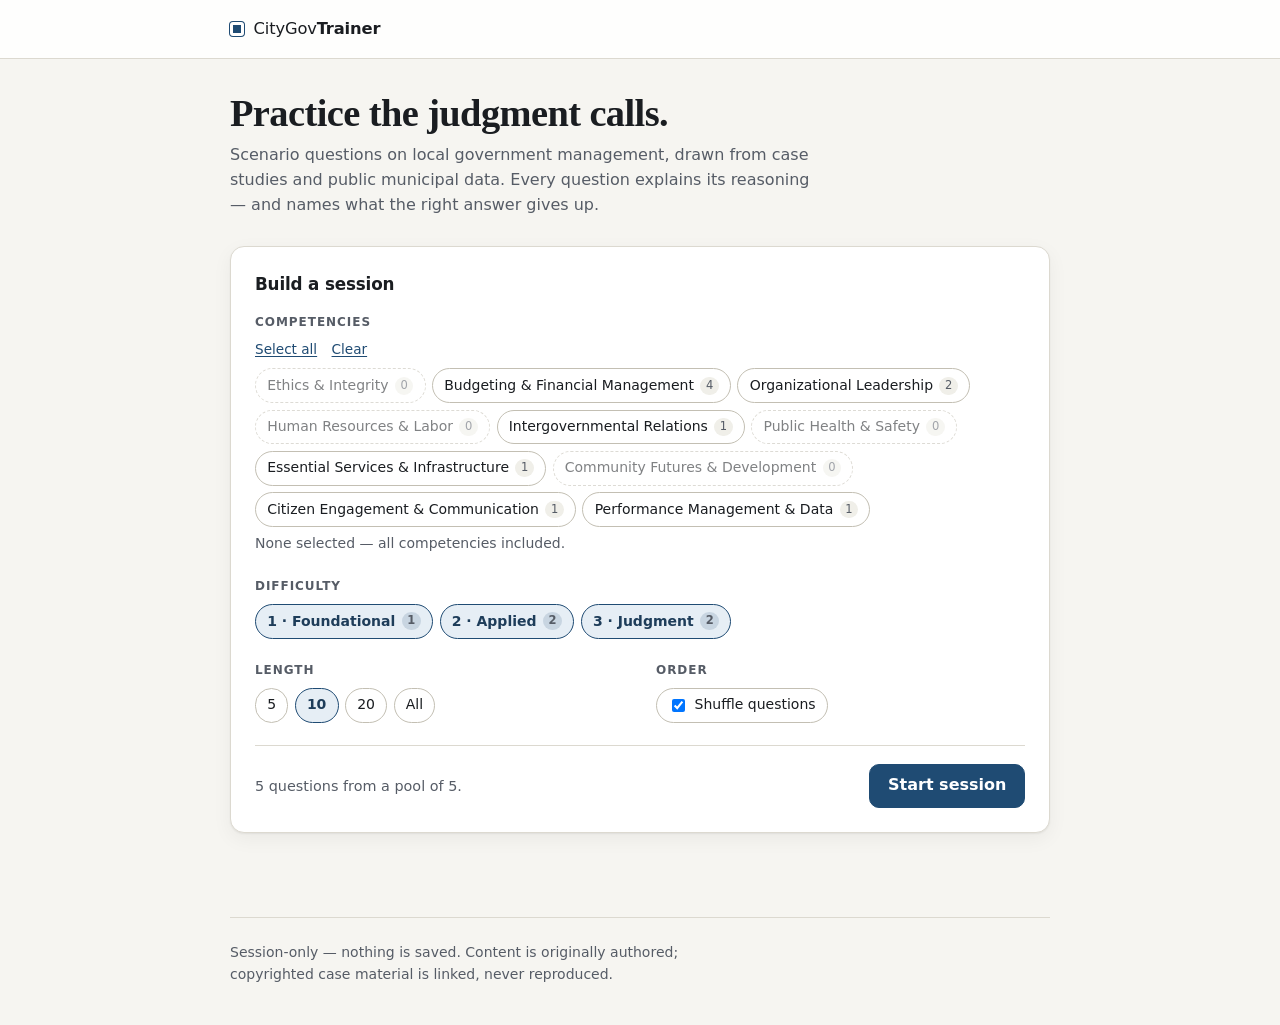
==== app/index.html @ 7732e7a1 "Add the quiz runner UI (roadmap Phase 2) Loads the question bank and taxonomy from JSON, presents qu" ====
<!DOCTYPE html>
<html lang="en">
<head>
<meta charset="utf-8">
<meta name="viewport" content="width=device-width, initial-scale=1">
<title>CityGovTrainer</title>
<link rel="icon" href="data:image/svg+xml,%3Csvg xmlns='http://www.w3.org/2000/svg' viewBox='0 0 32 32'%3E%3Crect width='32' height='32' rx='6' fill='%231f4b73'/%3E%3Cpath d='M8 22V13l8-5 8 5v9' stroke='white' stroke-width='2.5' fill='none' stroke-linejoin='round'/%3E%3Cpath d='M13 22v-5h6v5' stroke='white' stroke-width='2.5' fill='none'/%3E%3C/svg%3E">
<link rel="stylesheet" href="styles.css">
</head>
<body>

<header class="topbar">
  <div class="wrap topbar-inner">
    <a class="brand" href="./index.html">
      <span class="brand-mark" aria-hidden="true"></span>
      <span class="brand-text">CityGov<strong>Trainer</strong></span>
    </a>
    <div class="topbar-actions">
      <span id="session-meter" class="meter" hidden></span>
      <button id="btn-quit" class="btn btn-quiet" hidden>End session</button>
    </div>
  </div>
</header>

<main class="wrap" id="main">

  <!-- ─── Loading / error ─────────────────────────────────────────── -->
  <section id="view-loading" class="view">
    <p class="loading">Loading question bank…</p>
  </section>

  <section id="view-error" class="view" hidden>
    <div class="card card-warn">
      <h2>Couldn't load the content</h2>
      <p id="error-detail" class="muted"></p>
      <p class="muted small">
        This app reads JSON over <code>fetch</code>, which browsers block on
        <code>file://</code>. Serve the repository over HTTP instead:
      </p>
      <pre class="code">cd CityGovTrainer
python3 -m http.server 8000
# then open http://localhost:8000/app/</pre>
    </div>
  </section>

  <!-- ─── Setup ───────────────────────────────────────────────────── -->
  <section id="view-setup" class="view" hidden>
    <div class="hero">
      <h1>Practice the judgment calls.</h1>
      <p class="lede">
        Scenario questions on local government management, drawn from case studies and
        public municipal data. Every question explains its reasoning — and names what the
        right answer gives up.
      </p>
    </div>

    <div class="card">
      <h2 class="card-title">Build a session</h2>

      <fieldset class="field">
        <legend>Competencies</legend>
        <div class="row-actions">
          <button type="button" class="link" data-select="all">Select all</button>
          <button type="button" class="link" data-select="none">Clear</button>
        </div>
        <div id="competency-chips" class="chips"></div>
      </fieldset>

      <fieldset class="field">
        <legend>Difficulty</legend>
        <div id="difficulty-chips" class="chips"></div>
      </fieldset>

      <div class="field-row">
        <fieldset class="field">
          <legend>Length</legend>
          <div id="length-chips" class="chips"></div>
        </fieldset>

        <fieldset class="field">
          <legend>Order</legend>
          <div class="chips">
            <label class="chip">
              <input type="checkbox" id="opt-shuffle" checked>
              <span>Shuffle questions</span>
            </label>
          </div>
        </fieldset>
      </div>

      <div class="start-bar">
        <p id="pool-summary" class="muted" aria-live="polite"></p>
        <button id="btn-start" class="btn btn-primary">Start session</button>
      </div>
    </div>

    <p id="content-warnings" class="muted small" hidden></p>
  </section>

  <!-- ─── Quiz ────────────────────────────────────────────────────── -->
  <section id="view-quiz" class="view" hidden>
    <div class="progress" role="group" aria-label="Session progress">
      <div class="progress-track"><div id="progress-fill" class="progress-fill"></div></div>
      <p id="progress-label" class="progress-label"></p>
    </div>

    <article class="card question-card">
      <div class="qmeta">
        <span id="q-difficulty" class="badge"></span>
        <span id="q-competencies" class="tag-list"></span>
      </div>

      <p id="q-scenario" class="scenario" hidden></p>
      <h2 id="q-prompt" class="prompt"></h2>

      <p id="q-case-link" class="case-link" hidden>
        <button type="button" class="link" id="btn-open-case">Read the case study</button>
      </p>

      <p id="q-note" class="note" hidden></p>

      <form id="answer-form">
        <div id="answer-area"></div>

        <!-- Feedback sits between the answer and the Next control: the teaching
             content is the point, so it must be read before moving on. -->
        <div id="feedback" class="feedback" hidden aria-live="polite"></div>

        <div class="actions">
          <button type="submit" id="btn-submit" class="btn btn-primary">Submit answer</button>
          <button type="button" id="btn-next" class="btn btn-primary" hidden>Next question</button>
          <button type="button" id="btn-back-results" class="btn btn-quiet" hidden>Back to results</button>
          <span id="keyboard-hint" class="muted small"></span>
        </div>
      </form>
    </article>
  </section>

  <!-- ─── Results ─────────────────────────────────────────────────── -->
  <section id="view-results" class="view" hidden>
    <div id="results-body"></div>
  </section>

</main>

<!-- ─── Case study drawer ─────────────────────────────────────────── -->
<div id="case-overlay" class="overlay" hidden></div>
<aside id="case-panel" class="drawer" role="dialog" aria-modal="true" aria-labelledby="case-title" hidden>
  <div class="drawer-head">
    <h2 id="case-title">Case study</h2>
    <button id="btn-close-case" class="btn btn-quiet" aria-label="Close case study">Close</button>
  </div>
  <div id="case-body" class="drawer-body prose"></div>
</aside>

<footer class="wrap footer">
  <p class="muted small">
    Session-only — nothing is saved. Content is originally authored; copyrighted case
    material is linked, never reproduced.
  </p>
</footer>

<script type="module" src="js/main.js"></script>
</body>
</html>
---- app/styles.css ----
/* CityGovTrainer — single stylesheet, no build step, no dependencies. */

:root {
  color-scheme: light dark;

  --bg: #f6f5f1;
  --surface: #ffffff;
  --surface-2: #f0efe9;
  --ink: #1a1d21;
  --ink-soft: #565c66;
  --line: #dcd9d0;
  --line-strong: #c3bfb3;

  --accent: #1f4b73;
  --accent-soft: #e6eef5;
  --accent-ink: #ffffff;

  --ok: #1c6b50;
  --ok-soft: #e2f1ea;
  --bad: #a33124;
  --bad-soft: #f8e6e3;
  --warn: #8a6100;
  --warn-soft: #faf0d8;

  --radius: 10px;
  --radius-lg: 14px;
  --shadow: 0 1px 2px rgba(17, 20, 24, .06), 0 6px 20px rgba(17, 20, 24, .05);

  --sans: ui-sans-serif, system-ui, -apple-system, "Segoe UI", Roboto, Helvetica, Arial, sans-serif;
  --serif: ui-serif, Georgia, "Iowan Old Style", "Times New Roman", serif;
  --mono: ui-monospace, SFMono-Regular, Menlo, Consolas, monospace;
}

@media (prefers-color-scheme: dark) {
  :root {
    --bg: #14171a;
    --surface: #1c2024;
    --surface-2: #23282d;
    --ink: #e8e8e4;
    --ink-soft: #a2a9b2;
    --line: #2f353b;
    --line-strong: #414951;

    --accent: #7fb1dd;
    --accent-soft: #1d2b38;
    --accent-ink: #0f1418;

    --ok: #74c9a4;
    --ok-soft: #172a23;
    --bad: #e8897c;
    --bad-soft: #2e1c1a;
    --warn: #d7ac57;
    --warn-soft: #2b2415;
    --shadow: 0 1px 2px rgba(0, 0, 0, .3), 0 6px 20px rgba(0, 0, 0, .25);
  }
}

* { box-sizing: border-box; }

/* The drawer and other blocks set `display`, which would otherwise beat the
   user-agent rule for the `hidden` attribute. */
[hidden] { display: none !important; }

body {
  margin: 0;
  background: var(--bg);
  color: var(--ink);
  font-family: var(--sans);
  font-size: 16px;
  line-height: 1.55;
  -webkit-font-smoothing: antialiased;
}

.wrap { width: min(820px, 100% - 2.5rem); margin-inline: auto; }

/* ── top bar ──────────────────────────────────────────────────────── */

.topbar {
  border-bottom: 1px solid var(--line);
  background: color-mix(in srgb, var(--surface) 85%, transparent);
  backdrop-filter: blur(8px);
  position: sticky; top: 0; z-index: 20;
}
.topbar-inner {
  display: flex; align-items: center; justify-content: space-between;
  gap: 1rem; min-height: 58px;
}
.brand {
  display: inline-flex; align-items: center; gap: .6rem;
  color: inherit; text-decoration: none; font-size: 1.02rem; letter-spacing: -.01em;
}
.brand-mark {
  width: 14px; height: 14px; border-radius: 3px;
  background: var(--accent);
  box-shadow: inset 0 0 0 3px var(--surface), 0 0 0 1px var(--accent);
}
.brand-text strong { font-weight: 700; }
.topbar-actions { display: flex; align-items: center; gap: .75rem; }
.meter {
  font-variant-numeric: tabular-nums; font-size: .85rem; color: var(--ink-soft);
  padding: .15rem .5rem; border: 1px solid var(--line); border-radius: 99px;
}

/* ── layout blocks ────────────────────────────────────────────────── */

main { padding: 2rem 0 4rem; }
.view { animation: rise .18s ease-out; }
@keyframes rise { from { opacity: 0; transform: translateY(4px); } }
@media (prefers-reduced-motion: reduce) { .view { animation: none; } }

.hero { margin-bottom: 1.75rem; }
.hero h1 {
  font-family: var(--serif); font-size: clamp(1.8rem, 4vw, 2.4rem);
  line-height: 1.15; margin: 0 0 .5rem; letter-spacing: -.015em;
}
.lede { color: var(--ink-soft); max-width: 58ch; margin: 0; }

.card {
  background: var(--surface);
  border: 1px solid var(--line);
  border-radius: var(--radius-lg);
  box-shadow: var(--shadow);
  padding: 1.5rem;
  margin-bottom: 1.25rem;
}
.card-title { font-size: 1.05rem; margin: 0 0 1rem; letter-spacing: -.01em; }
.card-warn { border-color: var(--warn); }

.muted { color: var(--ink-soft); }
.small { font-size: .875rem; }
.kicker {
  font-size: .75rem; text-transform: uppercase; letter-spacing: .08em;
  color: var(--ink-soft); margin: 1.25rem 0 .35rem; font-weight: 600;
}
.kicker:empty { display: none; }
.loading { color: var(--ink-soft); padding: 3rem 0; text-align: center; }
.code {
  background: var(--surface-2); border: 1px solid var(--line); border-radius: var(--radius);
  padding: .75rem .9rem; font-family: var(--mono); font-size: .82rem; overflow-x: auto;
}

/* ── controls ─────────────────────────────────────────────────────── */

.btn {
  font: inherit; font-weight: 550; cursor: pointer;
  padding: .55rem 1.1rem; border-radius: var(--radius);
  border: 1px solid var(--line-strong); background: var(--surface); color: var(--ink);
  transition: background .12s, border-color .12s, transform .06s;
}
.btn:hover { background: var(--surface-2); }
.btn:active { transform: translateY(1px); }
.btn-primary { background: var(--accent); border-color: var(--accent); color: var(--accent-ink); }
.btn-primary:hover { background: color-mix(in srgb, var(--accent) 88%, black); }
.btn-primary:disabled { opacity: .45; cursor: not-allowed; }
.btn-quiet { border-color: transparent; background: transparent; color: var(--ink-soft); }
.btn-quiet:hover { background: var(--surface-2); color: var(--ink); }

.link {
  font: inherit; background: none; border: 0; padding: 0; cursor: pointer;
  color: var(--accent); text-decoration: underline; text-underline-offset: 2px;
}

:where(button, input, textarea, a):focus-visible {
  outline: 2px solid var(--accent); outline-offset: 2px; border-radius: 4px;
}

.field { border: 0; padding: 0; margin: 0 0 1.4rem; }
.field legend {
  font-size: .75rem; text-transform: uppercase; letter-spacing: .08em;
  color: var(--ink-soft); font-weight: 600; padding: 0; margin-bottom: .5rem;
}
.field-row { display: flex; gap: 2rem; flex-wrap: wrap; }
.field-row .field { flex: 1 1 200px; }
.row-actions { display: flex; gap: .9rem; margin-bottom: .5rem; font-size: .85rem; }

.chips { display: flex; flex-wrap: wrap; gap: .4rem; align-items: center; }
.chip {
  display: inline-flex; align-items: center; gap: .4rem;
  font: inherit; font-size: .875rem; cursor: pointer;
  padding: .35rem .7rem; border-radius: 99px;
  border: 1px solid var(--line-strong); background: var(--surface); color: var(--ink);
}
.chip:hover { background: var(--surface-2); }
.chip.is-on {
  background: var(--accent-soft);
  border-color: var(--accent);
  color: color-mix(in srgb, var(--accent) 70%, var(--ink));
  font-weight: 550;
}
.chip-count {
  font-size: .72rem; font-variant-numeric: tabular-nums; color: var(--ink-soft);
  background: var(--surface-2); border-radius: 99px; padding: 0 .35rem;
}
.chip.is-on .chip-count { background: color-mix(in srgb, var(--accent) 15%, transparent); }
/* A taxonomy entry with no questions yet — still selectable, visibly empty. */
.chip.is-empty:not(.is-on) { opacity: .55; border-style: dashed; }

.start-bar {
  display: flex; align-items: center; justify-content: space-between;
  gap: 1rem; flex-wrap: wrap; border-top: 1px solid var(--line); padding-top: 1.1rem;
}
.start-bar p { margin: 0; font-size: .9rem; }

/* ── progress ─────────────────────────────────────────────────────── */

.progress { margin-bottom: 1rem; }
.progress-track {
  height: 4px; background: var(--line); border-radius: 99px; overflow: hidden;
}
.progress-fill {
  height: 100%; width: 0; background: var(--accent);
  transition: width .25s ease-out;
}
.progress-label {
  margin: .5rem 0 0; font-size: .8rem; color: var(--ink-soft);
  font-variant-numeric: tabular-nums;
}

/* ── question ─────────────────────────────────────────────────────── */

.question-card { padding: 1.75rem; }
.qmeta { display: flex; flex-wrap: wrap; align-items: center; gap: .5rem; margin-bottom: 1rem; }
.badge {
  font-size: .7rem; font-weight: 650; text-transform: uppercase; letter-spacing: .06em;
  padding: .2rem .55rem; border-radius: 99px;
  background: var(--surface-2); color: var(--ink-soft); border: 1px solid var(--line);
}
.badge-d3 { background: var(--warn-soft); color: var(--warn); border-color: transparent; }
.tag-list { display: inline-flex; flex-wrap: wrap; gap: .35rem; }
.tag { font-size: .74rem; color: var(--ink-soft); }
.tag + .tag::before { content: "·"; margin-right: .35rem; }

.scenario {
  font-family: var(--serif); font-size: 1.02rem; line-height: 1.65;
  background: var(--surface-2); border-left: 3px solid var(--line-strong);
  padding: .9rem 1.1rem; border-radius: 0 var(--radius) var(--radius) 0; margin: 0 0 1.1rem;
}
.prompt {
  font-size: 1.22rem; line-height: 1.35; letter-spacing: -.01em;
  margin: 0 0 1.1rem; font-weight: 600;
}
.case-link { margin: -.5rem 0 1rem; font-size: .88rem; }
.note {
  font-size: .85rem; color: var(--warn); background: var(--warn-soft);
  padding: .5rem .75rem; border-radius: var(--radius); margin: 0 0 1rem;
}

.options { display: grid; gap: .5rem; }
.option {
  display: grid; grid-template-columns: auto 1fr; gap: .75rem; align-items: start;
  padding: .8rem .95rem; border: 1px solid var(--line-strong); border-radius: var(--radius);
  cursor: pointer; background: var(--surface); transition: border-color .12s, background .12s;
}
.option:hover { border-color: var(--accent); background: var(--accent-soft); }
.option input { position: absolute; opacity: 0; pointer-events: none; }
.option-key {
  display: grid; place-items: center; min-width: 1.55rem; height: 1.55rem;
  border-radius: 6px; background: var(--surface-2); border: 1px solid var(--line);
  font-size: .78rem; font-weight: 650; color: var(--ink-soft);
}
.option:has(input:checked) { border-color: var(--accent); background: var(--accent-soft); }
.option:has(input:checked) .option-key {
  background: var(--accent); color: var(--accent-ink); border-color: var(--accent);
}
.option:has(input:disabled) { cursor: default; opacity: .9; }
.option:has(input:disabled):hover { border-color: var(--line-strong); background: var(--surface); }
.option:has(input:checked:disabled) { border-color: var(--accent); background: var(--accent-soft); }

.ordering { list-style: none; margin: 0; padding: 0; display: grid; gap: .5rem; counter-reset: none; }
.ordering-item {
  display: grid; grid-template-columns: auto 1fr auto; gap: .75rem; align-items: center;
  padding: .7rem .8rem; border: 1px solid var(--line-strong);
  border-radius: var(--radius); background: var(--surface);
}
.ordering-rank {
  display: grid; place-items: center; min-width: 1.55rem; height: 1.55rem;
  border-radius: 6px; background: var(--accent-soft); color: var(--accent);
  font-size: .78rem; font-weight: 700;
}
.ordering-controls { display: flex; gap: .25rem; }
.icon-btn {
  font: inherit; cursor: pointer; width: 1.9rem; height: 1.9rem; line-height: 1;
  border-radius: 6px; border: 1px solid var(--line-strong);
  background: var(--surface); color: var(--ink);
}
.icon-btn:hover:not(:disabled) { background: var(--surface-2); }
.icon-btn:disabled { opacity: .3; cursor: not-allowed; }

.text-input {
  font: inherit; width: 100%; max-width: 22ch;
  padding: .6rem .8rem; border-radius: var(--radius);
  border: 1px solid var(--line-strong); background: var(--surface); color: var(--ink);
}
.textarea { max-width: none; font-family: var(--sans); line-height: 1.6; resize: vertical; }
.text-input:disabled { background: var(--surface-2); color: var(--ink-soft); }

.actions {
  display: flex; align-items: center; gap: 1rem; flex-wrap: wrap; margin-top: 1.4rem;
}
.actions-end { justify-content: flex-end; }

/* ── feedback ─────────────────────────────────────────────────────── */

.feedback {
  margin-top: 1.5rem; padding-top: 1.25rem; border-top: 1px solid var(--line);
}
.verdict {
  font-weight: 700; font-size: 1rem; margin: 0 0 .75rem;
  display: inline-flex; align-items: center; gap: .45rem;
}
.verdict::before {
  content: ""; width: .6rem; height: .6rem; border-radius: 99px; background: currentColor;
}
.feedback.ok .verdict { color: var(--ok); }
.feedback.bad .verdict { color: var(--bad); }
.feedback.neutral .verdict { color: var(--accent); }

.rationales { list-style: none; margin: 0; padding: 0; display: grid; gap: .55rem; }
.rationale {
  padding: .7rem .85rem; border-radius: var(--radius);
  background: var(--surface-2); border: 1px solid transparent;
}
.rationale.is-key { background: var(--ok-soft); border-color: color-mix(in srgb, var(--ok) 35%, transparent); }
.rationale-head { display: flex; flex-wrap: wrap; gap: .5rem; align-items: baseline; }
.rationale-text { font-weight: 550; }
.rationale-body { margin: .35rem 0 0; font-size: .9rem; color: var(--ink-soft); }
.mark {
  font-size: .66rem; font-weight: 700; text-transform: uppercase; letter-spacing: .06em;
  padding: .1rem .4rem; border-radius: 99px; white-space: nowrap;
}
.mark-key { background: var(--ok); color: var(--surface); }
.mark-you { background: var(--line-strong); color: var(--surface); }

.key-order { margin: 0; padding-left: 1.3rem; display: grid; gap: .5rem; }
.key-order li { font-weight: 550; }
.numeric-verdict { margin: .25rem 0 0; }
.your-answer {
  margin: 0; padding: .7rem .9rem; border-left: 3px solid var(--line-strong);
  background: var(--surface-2); border-radius: 0 var(--radius) var(--radius) 0;
  white-space: pre-wrap; font-size: .93rem;
}
.explanation { margin: 0; font-size: 1rem; line-height: 1.65; }
.links { margin: 0; padding-left: 1.2rem; font-size: .9rem; }
.links a, .prose a, .explanation a { color: var(--accent); }
.self-assess { margin-top: 1.25rem; }

/* ── results ──────────────────────────────────────────────────────── */

.results-head { text-align: left; }
.score { display: flex; align-items: baseline; gap: .75rem; flex-wrap: wrap; }
.score-value {
  font-family: var(--serif); font-size: clamp(2.4rem, 7vw, 3.2rem);
  line-height: 1; letter-spacing: -.02em;
}
.score-detail { color: var(--ink-soft); }

.bars { list-style: none; margin: 0; padding: 0; display: grid; gap: .6rem; }
.bar-row {
  display: grid; grid-template-columns: minmax(9rem, 15rem) 1fr auto;
  gap: .85rem; align-items: center; font-size: .9rem;
}
.bar-track { height: 8px; background: var(--surface-2); border-radius: 99px; overflow: hidden; }
.bar-fill { display: block; height: 100%; background: var(--accent); border-radius: 99px; }
.bar-value { font-variant-numeric: tabular-nums; color: var(--ink-soft); font-size: .85rem; }

.review { list-style: none; margin: 0; padding: 0; display: grid; gap: .25rem; }
.review-btn {
  font: inherit; text-align: left; width: 100%; cursor: pointer;
  display: grid; grid-template-columns: auto 1fr auto; gap: .7rem; align-items: center;
  padding: .6rem .7rem; border: 0; border-radius: var(--radius);
  background: transparent; color: var(--ink);
}
.review-btn:hover { background: var(--surface-2); }
.review-text {
  overflow: hidden; text-overflow: ellipsis; white-space: nowrap; font-size: .92rem;
}
.review-meta { font-size: .74rem; color: var(--ink-soft); }
.dot { width: .55rem; height: .55rem; border-radius: 99px; background: var(--line-strong); }
.dot-correct { background: var(--ok); }
.dot-incorrect { background: var(--bad); }
.dot-ungraded { background: var(--accent); }

/* ── case study drawer ────────────────────────────────────────────── */

.overlay {
  position: fixed; inset: 0; background: rgba(10, 12, 15, .45); z-index: 30;
}
.drawer {
  position: fixed; top: 0; right: 0; bottom: 0; z-index: 31;
  width: min(560px, 100%); display: flex; flex-direction: column;
  background: var(--surface); border-left: 1px solid var(--line);
  box-shadow: -10px 0 40px rgba(0, 0, 0, .18);
}
.drawer-head {
  display: flex; align-items: center; justify-content: space-between; gap: 1rem;
  padding: 1rem 1.25rem; border-bottom: 1px solid var(--line);
}
.drawer-head h2 { margin: 0; font-size: 1.05rem; font-family: var(--serif); }
.drawer-body { overflow-y: auto; padding: 1.25rem 1.5rem 3rem; }

.prose h2, .prose h3 { font-size: 1.05rem; margin: 1.75rem 0 .5rem; letter-spacing: -.01em; }
.prose h4, .prose h5, .prose h6 { font-size: .95rem; margin: 1.25rem 0 .4rem; }
.prose :is(h2, h3, h4):first-child { margin-top: 0; }
.prose p { margin: 0 0 .85rem; font-size: .95rem; line-height: 1.65; }
.prose ul, .prose ol { margin: 0 0 .95rem; padding-left: 1.3rem; font-size: .95rem; }
.prose li { margin-bottom: .35rem; }
.prose hr { border: 0; border-top: 1px solid var(--line); margin: 1.5rem 0; }
.prose code { font-family: var(--mono); font-size: .85em; background: var(--surface-2); padding: .1em .35em; border-radius: 4px; }
.case-setting {
  font-size: .85rem; color: var(--ink-soft); background: var(--surface-2);
  padding: .55rem .8rem; border-radius: var(--radius); margin-bottom: 1.25rem;
}
.table-scroll { overflow-x: auto; margin-bottom: 1rem; }
.prose table { border-collapse: collapse; font-size: .88rem; min-width: 100%; }
.prose th, .prose td {
  text-align: left; padding: .45rem .65rem; border-bottom: 1px solid var(--line);
  vertical-align: top;
}
.prose th { font-weight: 650; }

/* ── footer ───────────────────────────────────────────────────────── */

.footer { padding: 1.5rem 0 2.5rem; border-top: 1px solid var(--line); }
.footer p { margin: 0; max-width: 60ch; }

@media (max-width: 560px) {
  .question-card { padding: 1.25rem; }
  .bar-row { grid-template-columns: 1fr auto; }
  .bar-track { grid-column: 1 / -1; }
  .start-bar { justify-content: stretch; }
  .start-bar .btn { width: 100%; }
}
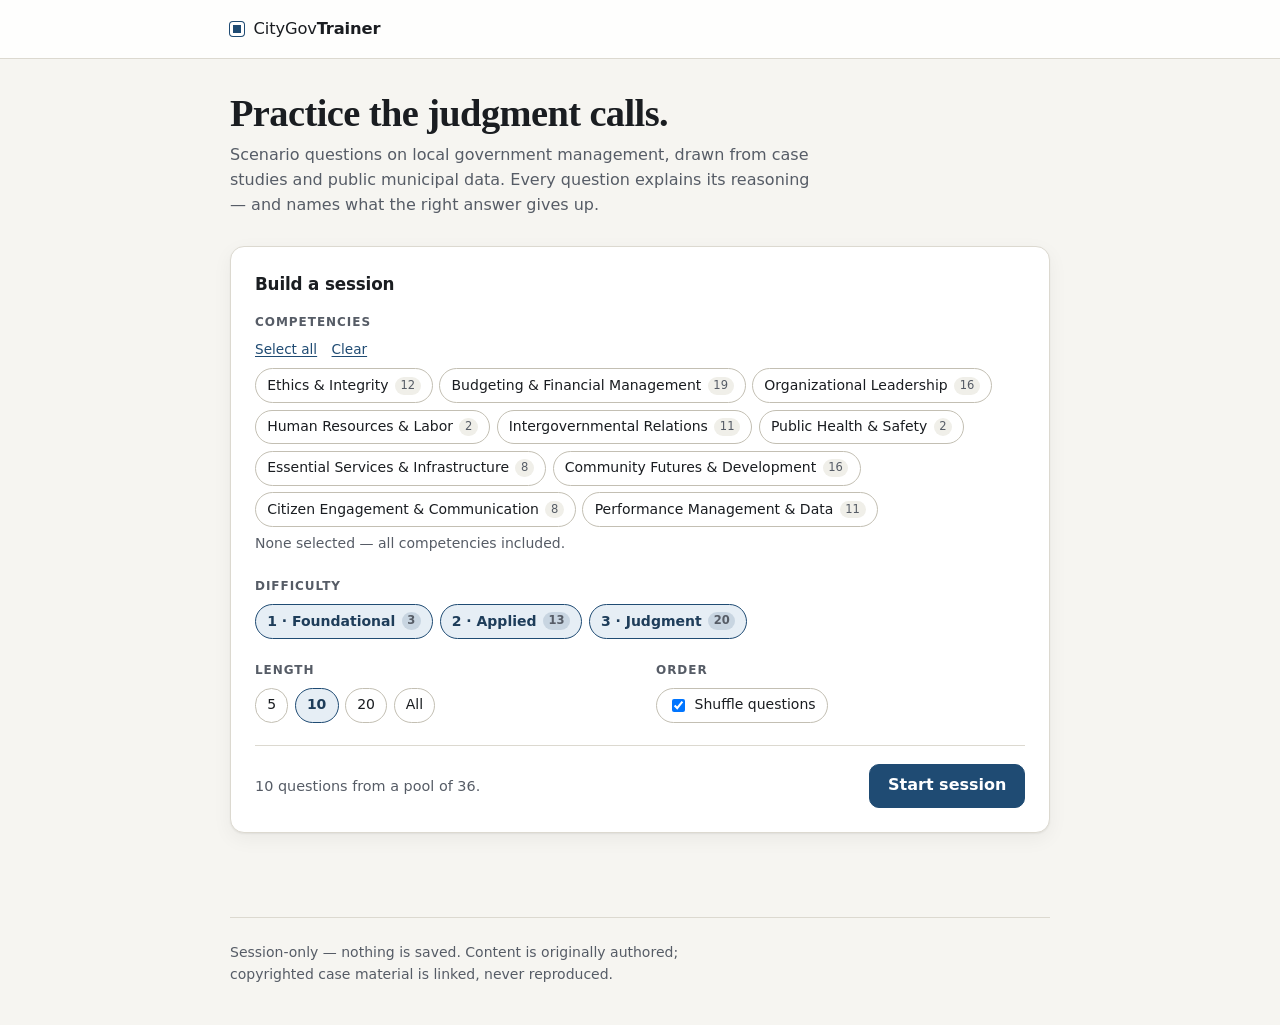
==== commit 8e0aea82: "Add the community and economic development batch, on a second tagging axis Fifteen new questions tak" ====
--- a/app/index.html
+++ b/app/index.html
@@ -107,6 +107,7 @@
     <article class="card question-card">
       <div class="qmeta">
         <span id="q-difficulty" class="badge"></span>
+        <span id="q-community-type" class="badge badge-place" hidden></span>
         <span id="q-competencies" class="tag-list"></span>
       </div>
 
--- a/app/styles.css
+++ b/app/styles.css
@@ -226,6 +226,15 @@
   background: var(--surface-2); color: var(--ink-soft); border: 1px solid var(--line);
 }
 .badge-d3 { background: var(--warn-soft); color: var(--warn); border-color: transparent; }
+/* Where the scenario is set — a second axis alongside difficulty. */
+.badge-place {
+  background: var(--accent-soft);
+  color: color-mix(in srgb, var(--accent) 75%, var(--ink));
+  border-color: transparent;
+  text-transform: none;
+  letter-spacing: 0;
+  font-weight: 600;
+}
 .tag-list { display: inline-flex; flex-wrap: wrap; gap: .35rem; }
 .tag { font-size: .74rem; color: var(--ink-soft); }
 .tag + .tag::before { content: "·"; margin-right: .35rem; }
@@ -292,6 +301,25 @@
   border: 1px solid var(--line-strong); background: var(--surface); color: var(--ink);
 }
 .textarea { max-width: none; font-family: var(--sans); line-height: 1.6; resize: vertical; }
+
+.input-with-unit { display: inline-flex; align-items: center; gap: .45rem; }
+.unit {
+  font-size: .85rem; color: var(--ink-soft); font-variant-numeric: tabular-nums;
+  white-space: nowrap;
+}
+.parts { display: grid; gap: .7rem; }
+.part-row {
+  display: grid; grid-template-columns: minmax(0, 1fr) auto; gap: .75rem 1rem;
+  align-items: center; padding: .6rem .8rem;
+  border: 1px solid var(--line); border-radius: var(--radius); background: var(--surface-2);
+}
+.part-label { font-size: .93rem; }
+.part-row .text-input { max-width: 11ch; }
+.provenance { font-style: italic; }
+
+@media (max-width: 480px) {
+  .part-row { grid-template-columns: 1fr; }
+}
 .text-input:disabled { background: var(--surface-2); color: var(--ink-soft); }
 
 .actions {
